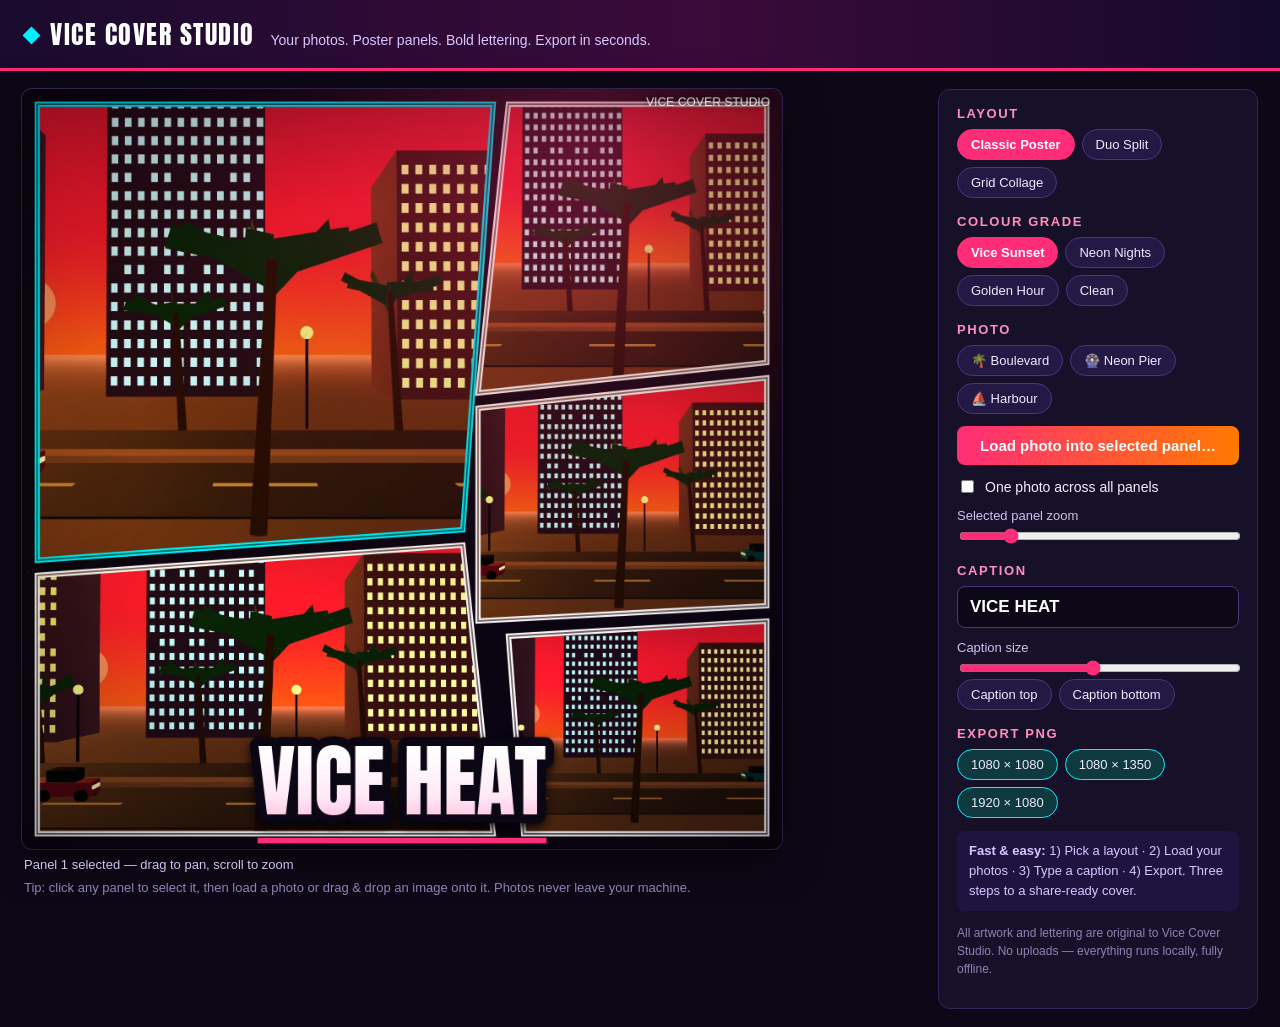
==== app/index.html @ 0c7605dd "Vice Cover Studio: GTA-style cover art maker with 3D-rendered sample scenes" ====
<!DOCTYPE html>
<html lang="en">
<head>
<meta charset="utf-8">
<meta name="viewport" content="width=device-width, initial-scale=1">
<title>Vice Cover Studio — GTA-Poster Cover Art Maker</title>
<link rel="stylesheet" href="style.css">
</head>
<body>
<header class="topbar">
  <div class="brand"><span class="brand-mark">◆</span> VICE COVER STUDIO</div>
  <div class="tagline">Your photos. Poster panels. Bold lettering. Export in seconds.</div>
</header>
<main class="layout">
  <section class="stage-wrap">
    <canvas id="stage" width="900" height="900"></canvas>
    <p id="selectedLabel" class="hint">Panel 1 selected — drag to pan, scroll to zoom</p>
    <p class="hint dim">Tip: click any panel to select it, then load a photo or drag &amp; drop an image onto it. Photos never leave your machine.</p>
  </section>
  <aside class="panel">
    <h2>Layout</h2>
    <div class="row">
      <button data-layout="classic" class="chip active">Classic Poster</button>
      <button data-layout="duo" class="chip">Duo Split</button>
      <button data-layout="grid" class="chip">Grid Collage</button>
    </div>
    <h2>Colour grade</h2>
    <div class="row">
      <button data-grade="sunset" class="chip active">Vice Sunset</button>
      <button data-grade="neon" class="chip">Neon Nights</button>
      <button data-grade="gold" class="chip">Golden Hour</button>
      <button data-grade="none" class="chip">Clean</button>
    </div>
    <h2>Photo</h2>
    <div class="row">
      <button data-sample="boulevard" class="chip">🌴 Boulevard</button>
      <button data-sample="pier" class="chip">🎡 Neon Pier</button>
      <button data-sample="harbor" class="chip">⛵ Harbour</button>
    </div>
    <button id="loadBtn" class="primary">Load photo into selected panel…</button>
    <input type="file" id="fileInput" accept="image/*" hidden>
    <label class="check"><input type="checkbox" id="onePhotoToggle"> One photo across all panels</label>
    <label class="slider-label">Selected panel zoom <input type="range" id="zoomSlider" min="60" max="300" value="100"></label>
    <h2>Caption</h2>
    <input type="text" id="captionInput" value="Vice Heat" maxlength="28" placeholder="Type your caption">
    <label class="slider-label">Caption size <input type="range" id="captionSize" min="55" max="150" value="100"></label>
    <div class="row">
      <button id="posTop" class="chip">Caption top</button>
      <button id="posBottom" class="chip">Caption bottom</button>
    </div>
    <h2>Export PNG</h2>
    <div class="row">
      <button data-export="1080x1080" class="chip export">1080 × 1080</button>
      <button data-export="1080x1350" class="chip export">1080 × 1350</button>
      <button data-export="1920x1080" class="chip export">1920 × 1080</button>
    </div>
    <p class="steps"><strong>Fast &amp; easy:</strong> 1) Pick a layout · 2) Load your photos · 3) Type a caption · 4) Export. Three steps to a share-ready cover.</p>
    <p class="fineprint">All artwork and lettering are original to Vice Cover Studio. No uploads — everything runs locally, fully offline.</p>
  </aside>
</main>
<script type="module" src="src/main.js"></script>
</body>
</html>
---- app/style.css ----
@font-face {
  font-family: "Cover Display";
  src: url("fonts/Anton-Regular.ttf") format("truetype");
  font-display: swap;
}
* { box-sizing: border-box; }
html, body { margin: 0; padding: 0; background: #0d0817; color: #f4eefc; font-family: "Segoe UI", Arial, sans-serif; }
.topbar { display: flex; align-items: baseline; gap: 16px; padding: 14px 22px; background: linear-gradient(90deg, #1a0b2e, #3b0a3a 55%, #140a2a); border-bottom: 3px solid #ff2d78; }
.brand { font-family: "Cover Display", "Arial Black", sans-serif; font-size: 26px; letter-spacing: 1.5px; color: #fff; }
.brand-mark { color: #00f0ff; }
.tagline { color: #d9c7ff; font-size: 14px; }
.layout { display: flex; gap: 18px; padding: 18px 22px; align-items: flex-start; }
.stage-wrap { flex: 1 1 auto; min-width: 320px; }
#stage { width: 100%; max-width: 760px; aspect-ratio: 1; background: #000; border-radius: 10px; box-shadow: 0 12px 40px rgba(0,0,0,.6), 0 0 0 1px #3a2a5a; cursor: grab; display: block; }
#stage:active { cursor: grabbing; }
.hint { color: #cfc2ee; font-size: 13px; margin: 8px 2px 0; }
.hint.dim { color: #8f83b3; }
.panel { width: 320px; flex: 0 0 320px; background: #171029; border: 1px solid #34265a; border-radius: 12px; padding: 16px 18px 18px; }
.panel h2 { font-size: 13px; text-transform: uppercase; letter-spacing: 1.6px; color: #ff8fc0; margin: 16px 0 8px; }
.panel h2:first-child { margin-top: 0; }
.row { display: flex; flex-wrap: wrap; gap: 7px; }
.chip { background: #241845; color: #efeaff; border: 1px solid #4a3680; border-radius: 999px; padding: 7px 13px; font-size: 13px; cursor: pointer; }
.chip:hover { border-color: #00f0ff; }
.chip.active { background: #ff2d78; border-color: #ff2d78; color: #fff; font-weight: 700; }
.chip.export { background: #0e3a3f; border-color: #00f0ff; }
.primary { display: block; width: 100%; margin-top: 12px; background: linear-gradient(90deg, #ff2d78, #ff7a00); color: #fff; border: none; border-radius: 8px; padding: 11px 14px; font-size: 15px; font-weight: 700; cursor: pointer; }
.check { display: flex; gap: 8px; align-items: center; margin-top: 12px; font-size: 14px; cursor: pointer; }
.slider-label { display: block; margin-top: 12px; font-size: 13px; color: #cfc2ee; }
.slider-label input[type="range"] { width: 100%; margin-top: 5px; accent-color: #ff2d78; }
#captionInput { width: 100%; padding: 10px 12px; font-size: 17px; font-weight: 700; border-radius: 8px; border: 1px solid #4a3680; background: #0d0817; color: #fff; text-transform: uppercase; }
.steps { font-size: 13px; line-height: 1.55; color: #d9c7ff; background: #1f1440; border-radius: 8px; padding: 10px 12px; }
.fineprint { font-size: 12px; color: #8f83b3; line-height: 1.5; }
/* Shot modes */
body.shot-cover { overflow: hidden; }
body.shot-cover .topbar, body.shot-cover .panel, body.shot-cover .hint { display: none !important; }
body.shot-cover .layout { padding: 0; gap: 0; }
body.shot-cover .stage-wrap { min-width: 0; }
body.shot-cover #stage { width: 100vw; height: 100vh; max-width: none; aspect-ratio: auto; border-radius: 0; box-shadow: none; }
body.shot-editor #stage { max-width: 680px; }
@media (max-width: 900px) { .layout { flex-direction: column; } .panel { width: 100%; flex: none; } }
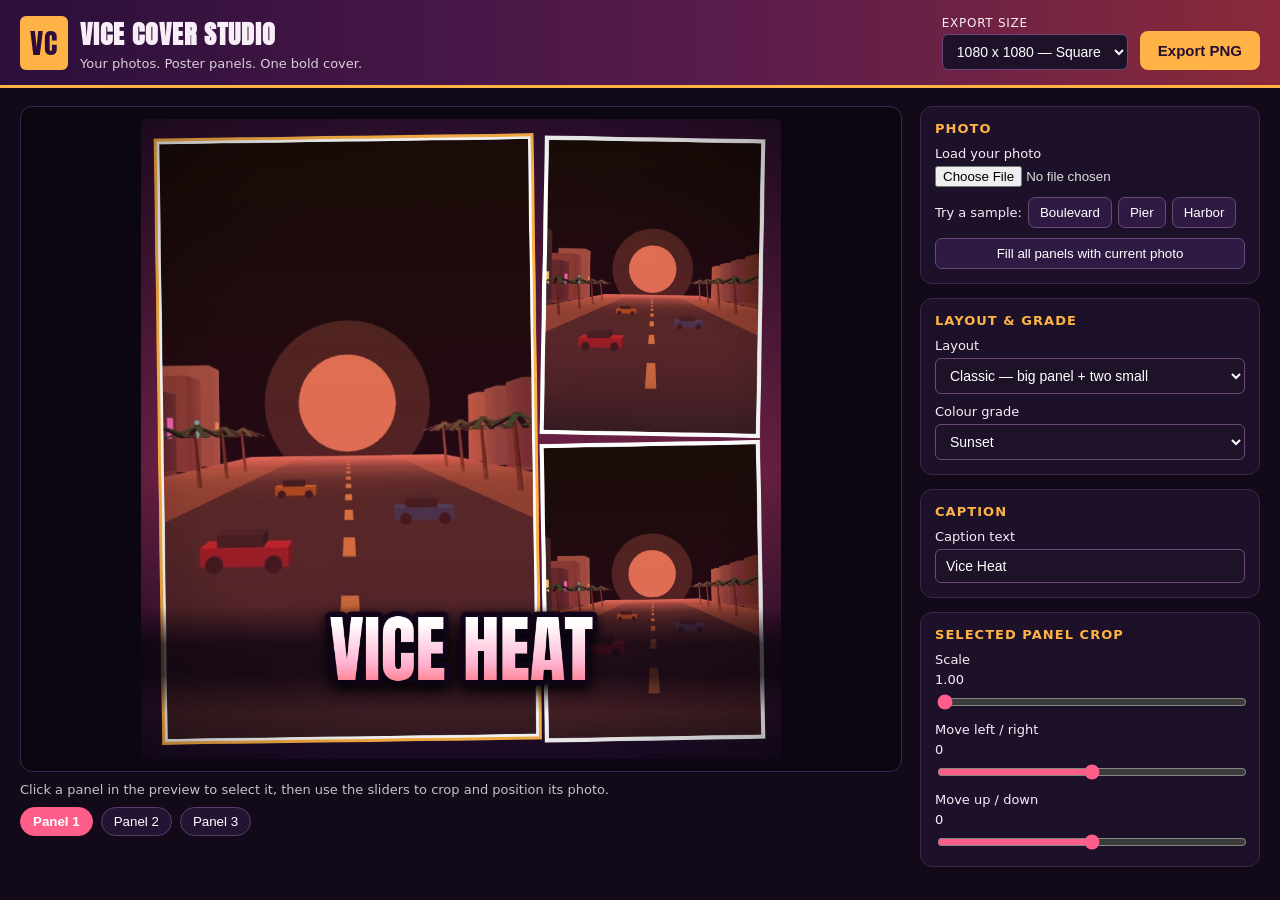
==== commit 0e992843: "Vice Cover Studio resubmit: rewrite all files and recapture screenshots inside one sealed recording" ====
--- a/app/index.html
+++ b/app/index.html
@@ -3,61 +3,98 @@
 <head>
 <meta charset="utf-8">
 <meta name="viewport" content="width=device-width, initial-scale=1">
-<title>Vice Cover Studio — GTA-Poster Cover Art Maker</title>
+<title>Vice Cover Studio</title>
 <link rel="stylesheet" href="style.css">
 </head>
 <body>
-<header class="topbar">
-  <div class="brand"><span class="brand-mark">◆</span> VICE COVER STUDIO</div>
-  <div class="tagline">Your photos. Poster panels. Bold lettering. Export in seconds.</div>
-</header>
-<main class="layout">
-  <section class="stage-wrap">
-    <canvas id="stage" width="900" height="900"></canvas>
-    <p id="selectedLabel" class="hint">Panel 1 selected — drag to pan, scroll to zoom</p>
-    <p class="hint dim">Tip: click any panel to select it, then load a photo or drag &amp; drop an image onto it. Photos never leave your machine.</p>
-  </section>
-  <aside class="panel">
-    <h2>Layout</h2>
-    <div class="row">
-      <button data-layout="classic" class="chip active">Classic Poster</button>
-      <button data-layout="duo" class="chip">Duo Split</button>
-      <button data-layout="grid" class="chip">Grid Collage</button>
+<div id="appRoot" class="app-root">
+  <header class="topbar">
+    <div class="brand">
+      <span class="brand-mark">VC</span>
+      <div>
+        <h1>Vice Cover Studio</h1>
+        <p>Your photos. Poster panels. One bold cover.</p>
+      </div>
     </div>
-    <h2>Colour grade</h2>
-    <div class="row">
-      <button data-grade="sunset" class="chip active">Vice Sunset</button>
-      <button data-grade="neon" class="chip">Neon Nights</button>
-      <button data-grade="gold" class="chip">Golden Hour</button>
-      <button data-grade="none" class="chip">Clean</button>
+    <div class="top-actions">
+      <label class="size-label">Export size
+        <select id="sizeSelect">
+          <option value="1080x1080">1080 x 1080 — Square</option>
+          <option value="1080x1350">1080 x 1350 — Portrait</option>
+          <option value="1920x1080">1920 x 1080 — Wide</option>
+        </select>
+      </label>
+      <button id="exportBtn" class="export-btn" type="button">Export PNG</button>
     </div>
-    <h2>Photo</h2>
-    <div class="row">
-      <button data-sample="boulevard" class="chip">🌴 Boulevard</button>
-      <button data-sample="pier" class="chip">🎡 Neon Pier</button>
-      <button data-sample="harbor" class="chip">⛵ Harbour</button>
-    </div>
-    <button id="loadBtn" class="primary">Load photo into selected panel…</button>
-    <input type="file" id="fileInput" accept="image/*" hidden>
-    <label class="check"><input type="checkbox" id="onePhotoToggle"> One photo across all panels</label>
-    <label class="slider-label">Selected panel zoom <input type="range" id="zoomSlider" min="60" max="300" value="100"></label>
-    <h2>Caption</h2>
-    <input type="text" id="captionInput" value="Vice Heat" maxlength="28" placeholder="Type your caption">
-    <label class="slider-label">Caption size <input type="range" id="captionSize" min="55" max="150" value="100"></label>
-    <div class="row">
-      <button id="posTop" class="chip">Caption top</button>
-      <button id="posBottom" class="chip">Caption bottom</button>
-    </div>
-    <h2>Export PNG</h2>
-    <div class="row">
-      <button data-export="1080x1080" class="chip export">1080 × 1080</button>
-      <button data-export="1080x1350" class="chip export">1080 × 1350</button>
-      <button data-export="1920x1080" class="chip export">1920 × 1080</button>
-    </div>
-    <p class="steps"><strong>Fast &amp; easy:</strong> 1) Pick a layout · 2) Load your photos · 3) Type a caption · 4) Export. Three steps to a share-ready cover.</p>
-    <p class="fineprint">All artwork and lettering are original to Vice Cover Studio. No uploads — everything runs locally, fully offline.</p>
-  </aside>
-</main>
+  </header>
+
+  <main class="workspace">
+    <section class="preview-pane">
+      <div class="canvas-wrap">
+        <canvas id="previewCanvas" width="1080" height="1080"></canvas>
+      </div>
+      <p class="hint">Click a panel in the preview to select it, then use the sliders to crop and position its photo.</p>
+      <div id="panelTabs" class="panel-tabs"></div>
+    </section>
+
+    <aside class="controls">
+      <div class="control-group">
+        <h2>Photo</h2>
+        <label class="file-label">Load your photo
+          <input id="photoInput" type="file" accept="image/*">
+        </label>
+        <div class="sample-row">
+          <span>Try a sample:</span>
+          <button type="button" class="sample-btn" data-sample="boulevard">Boulevard</button>
+          <button type="button" class="sample-btn" data-sample="pier">Pier</button>
+          <button type="button" class="sample-btn" data-sample="harbor">Harbor</button>
+        </div>
+        <button id="fillAllBtn" type="button" class="secondary-btn">Fill all panels with current photo</button>
+      </div>
+
+      <div class="control-group">
+        <h2>Layout &amp; grade</h2>
+        <label>Layout
+          <select id="layoutSelect">
+            <option value="classic">Classic — big panel + two small</option>
+            <option value="duo">Duo — two tall panels</option>
+            <option value="grid">Grid — 2 x 2 panels</option>
+          </select>
+        </label>
+        <label>Colour grade
+          <select id="gradeSelect">
+            <option value="sunset">Sunset</option>
+            <option value="neon">Neon</option>
+            <option value="gold">Golden hour</option>
+          </select>
+        </label>
+      </div>
+
+      <div class="control-group">
+        <h2>Caption</h2>
+        <label>Caption text
+          <input id="captionInput" type="text" value="Vice Heat" maxlength="28" placeholder="Type your caption">
+        </label>
+      </div>
+
+      <div class="control-group">
+        <h2>Selected panel crop</h2>
+        <label>Scale <span id="scaleVal">1.00</span>
+          <input id="scaleSlider" type="range" min="1" max="3" step="0.01" value="1">
+        </label>
+        <label>Move left / right <span id="offsetXVal">0</span>
+          <input id="offsetXSlider" type="range" min="-100" max="100" step="1" value="0">
+        </label>
+        <label>Move up / down <span id="offsetYVal">0</span>
+          <input id="offsetYSlider" type="range" min="-100" max="100" step="1" value="0">
+        </label>
+      </div>
+    </aside>
+  </main>
+</div>
+<div id="shotStage" class="shot-stage" hidden>
+  <canvas id="shotCanvas"></canvas>
+</div>
 <script type="module" src="src/main.js"></script>
 </body>
 </html>
--- a/app/style.css
+++ b/app/style.css
@@ -1,40 +1,47 @@
 @font-face {
-  font-family: "Cover Display";
-  src: url("fonts/Anton-Regular.ttf") format("truetype");
+  font-family: 'Anton';
+  src: url('fonts/Anton-Regular.ttf') format('truetype');
+  font-weight: 400;
+  font-style: normal;
   font-display: swap;
 }
 * { box-sizing: border-box; }
-html, body { margin: 0; padding: 0; background: #0d0817; color: #f4eefc; font-family: "Segoe UI", Arial, sans-serif; }
-.topbar { display: flex; align-items: baseline; gap: 16px; padding: 14px 22px; background: linear-gradient(90deg, #1a0b2e, #3b0a3a 55%, #140a2a); border-bottom: 3px solid #ff2d78; }
-.brand { font-family: "Cover Display", "Arial Black", sans-serif; font-size: 26px; letter-spacing: 1.5px; color: #fff; }
-.brand-mark { color: #00f0ff; }
-.tagline { color: #d9c7ff; font-size: 14px; }
-.layout { display: flex; gap: 18px; padding: 18px 22px; align-items: flex-start; }
-.stage-wrap { flex: 1 1 auto; min-width: 320px; }
-#stage { width: 100%; max-width: 760px; aspect-ratio: 1; background: #000; border-radius: 10px; box-shadow: 0 12px 40px rgba(0,0,0,.6), 0 0 0 1px #3a2a5a; cursor: grab; display: block; }
-#stage:active { cursor: grabbing; }
-.hint { color: #cfc2ee; font-size: 13px; margin: 8px 2px 0; }
-.hint.dim { color: #8f83b3; }
-.panel { width: 320px; flex: 0 0 320px; background: #171029; border: 1px solid #34265a; border-radius: 12px; padding: 16px 18px 18px; }
-.panel h2 { font-size: 13px; text-transform: uppercase; letter-spacing: 1.6px; color: #ff8fc0; margin: 16px 0 8px; }
-.panel h2:first-child { margin-top: 0; }
-.row { display: flex; flex-wrap: wrap; gap: 7px; }
-.chip { background: #241845; color: #efeaff; border: 1px solid #4a3680; border-radius: 999px; padding: 7px 13px; font-size: 13px; cursor: pointer; }
-.chip:hover { border-color: #00f0ff; }
-.chip.active { background: #ff2d78; border-color: #ff2d78; color: #fff; font-weight: 700; }
-.chip.export { background: #0e3a3f; border-color: #00f0ff; }
-.primary { display: block; width: 100%; margin-top: 12px; background: linear-gradient(90deg, #ff2d78, #ff7a00); color: #fff; border: none; border-radius: 8px; padding: 11px 14px; font-size: 15px; font-weight: 700; cursor: pointer; }
-.check { display: flex; gap: 8px; align-items: center; margin-top: 12px; font-size: 14px; cursor: pointer; }
-.slider-label { display: block; margin-top: 12px; font-size: 13px; color: #cfc2ee; }
-.slider-label input[type="range"] { width: 100%; margin-top: 5px; accent-color: #ff2d78; }
-#captionInput { width: 100%; padding: 10px 12px; font-size: 17px; font-weight: 700; border-radius: 8px; border: 1px solid #4a3680; background: #0d0817; color: #fff; text-transform: uppercase; }
-.steps { font-size: 13px; line-height: 1.55; color: #d9c7ff; background: #1f1440; border-radius: 8px; padding: 10px 12px; }
-.fineprint { font-size: 12px; color: #8f83b3; line-height: 1.5; }
-/* Shot modes */
-body.shot-cover { overflow: hidden; }
-body.shot-cover .topbar, body.shot-cover .panel, body.shot-cover .hint { display: none !important; }
-body.shot-cover .layout { padding: 0; gap: 0; }
-body.shot-cover .stage-wrap { min-width: 0; }
-body.shot-cover #stage { width: 100vw; height: 100vh; max-width: none; aspect-ratio: auto; border-radius: 0; box-shadow: none; }
-body.shot-editor #stage { max-width: 680px; }
-@media (max-width: 900px) { .layout { flex-direction: column; } .panel { width: 100%; flex: none; } }
+html, body { margin: 0; padding: 0; background: #120a18; color: #f7eef7; font-family: system-ui, -apple-system, Segoe UI, Roboto, sans-serif; }
+.app-root { min-height: 100vh; display: flex; flex-direction: column; }
+.topbar { display: flex; justify-content: space-between; align-items: center; gap: 16px; padding: 14px 20px; background: linear-gradient(90deg, #2b0f3a, #571b4d 55%, #8a2a3a); border-bottom: 3px solid #ffb347; }
+.brand { display: flex; align-items: center; gap: 12px; }
+.brand-mark { font-family: 'Anton', sans-serif; font-size: 28px; background: #ffb347; color: #2b0f3a; padding: 6px 10px; border-radius: 6px; letter-spacing: 1px; }
+.brand h1 { font-family: 'Anton', sans-serif; font-size: 26px; margin: 0; letter-spacing: 1px; text-transform: uppercase; }
+.brand p { margin: 2px 0 0; font-size: 13px; opacity: .85; }
+.top-actions { display: flex; align-items: end; gap: 12px; }
+.size-label { display: flex; flex-direction: column; gap: 4px; font-size: 12px; text-transform: uppercase; letter-spacing: .06em; }
+select, input[type="text"] { background: #1e1229; color: #fff; border: 1px solid #6b4a7a; border-radius: 6px; padding: 8px 10px; font-size: 14px; }
+.export-btn { background: #ffb347; color: #24102e; border: 0; border-radius: 8px; padding: 11px 18px; font-weight: 800; cursor: pointer; font-size: 15px; }
+.export-btn:hover { background: #ffc46b; }
+.workspace { display: grid; grid-template-columns: minmax(320px, 1fr) 340px; gap: 18px; padding: 18px 20px; align-items: start; }
+.preview-pane { display: flex; flex-direction: column; gap: 10px; }
+.canvas-wrap { background: #0b0610; border: 1px solid #3d254d; border-radius: 12px; padding: 12px; display: flex; justify-content: center; }
+#previewCanvas { width: min(100%, 640px); height: auto; aspect-ratio: 1; background: #000; border-radius: 4px; cursor: pointer; }
+.hint { font-size: 13px; opacity: .8; margin: 0; }
+.panel-tabs { display: flex; gap: 8px; flex-wrap: wrap; }
+.panel-tab { background: #241433; color: #fff; border: 1px solid #5a3d6e; border-radius: 999px; padding: 6px 12px; cursor: pointer; }
+.panel-tab.active { background: #ff5e8a; border-color: #ff5e8a; color: #fff; font-weight: 700; }
+.controls { display: flex; flex-direction: column; gap: 14px; }
+.control-group { background: #1c1128; border: 1px solid #3d254d; border-radius: 12px; padding: 14px; display: flex; flex-direction: column; gap: 10px; }
+.control-group h2 { margin: 0; font-size: 13px; text-transform: uppercase; letter-spacing: .08em; color: #ffb347; }
+.control-group label { display: flex; flex-direction: column; gap: 5px; font-size: 13px; }
+.file-label input[type="file"] { color: #ddd; }
+.sample-row { display: flex; align-items: center; gap: 6px; flex-wrap: wrap; font-size: 13px; }
+.sample-btn, .secondary-btn { background: #2e1a42; color: #fff; border: 1px solid #6b4a7a; border-radius: 7px; padding: 7px 11px; cursor: pointer; }
+.sample-btn:hover, .secondary-btn:hover { background: #3d2457; }
+input[type="range"] { width: 100%; accent-color: #ff5e8a; }
+/* Shot mode: the stage fills the whole viewport, no editor chrome. */
+body.shot-mode { overflow: hidden; background: #000; }
+body.shot-mode .app-root { display: none; }
+.shot-stage { position: fixed; inset: 0; background: #000; }
+.shot-stage[hidden] { display: none; }
+.shot-stage canvas { width: 100vw; height: 100vh; display: block; }
+body.shot-editor .shot-stage { display: none; }
+body.shot-editor .app-root { min-height: 100vh; }
+body.shot-editor #previewCanvas { width: min(100%, 760px); }
+@media (max-width: 860px) { .workspace { grid-template-columns: 1fr; } .topbar { flex-direction: column; align-items: flex-start; } }
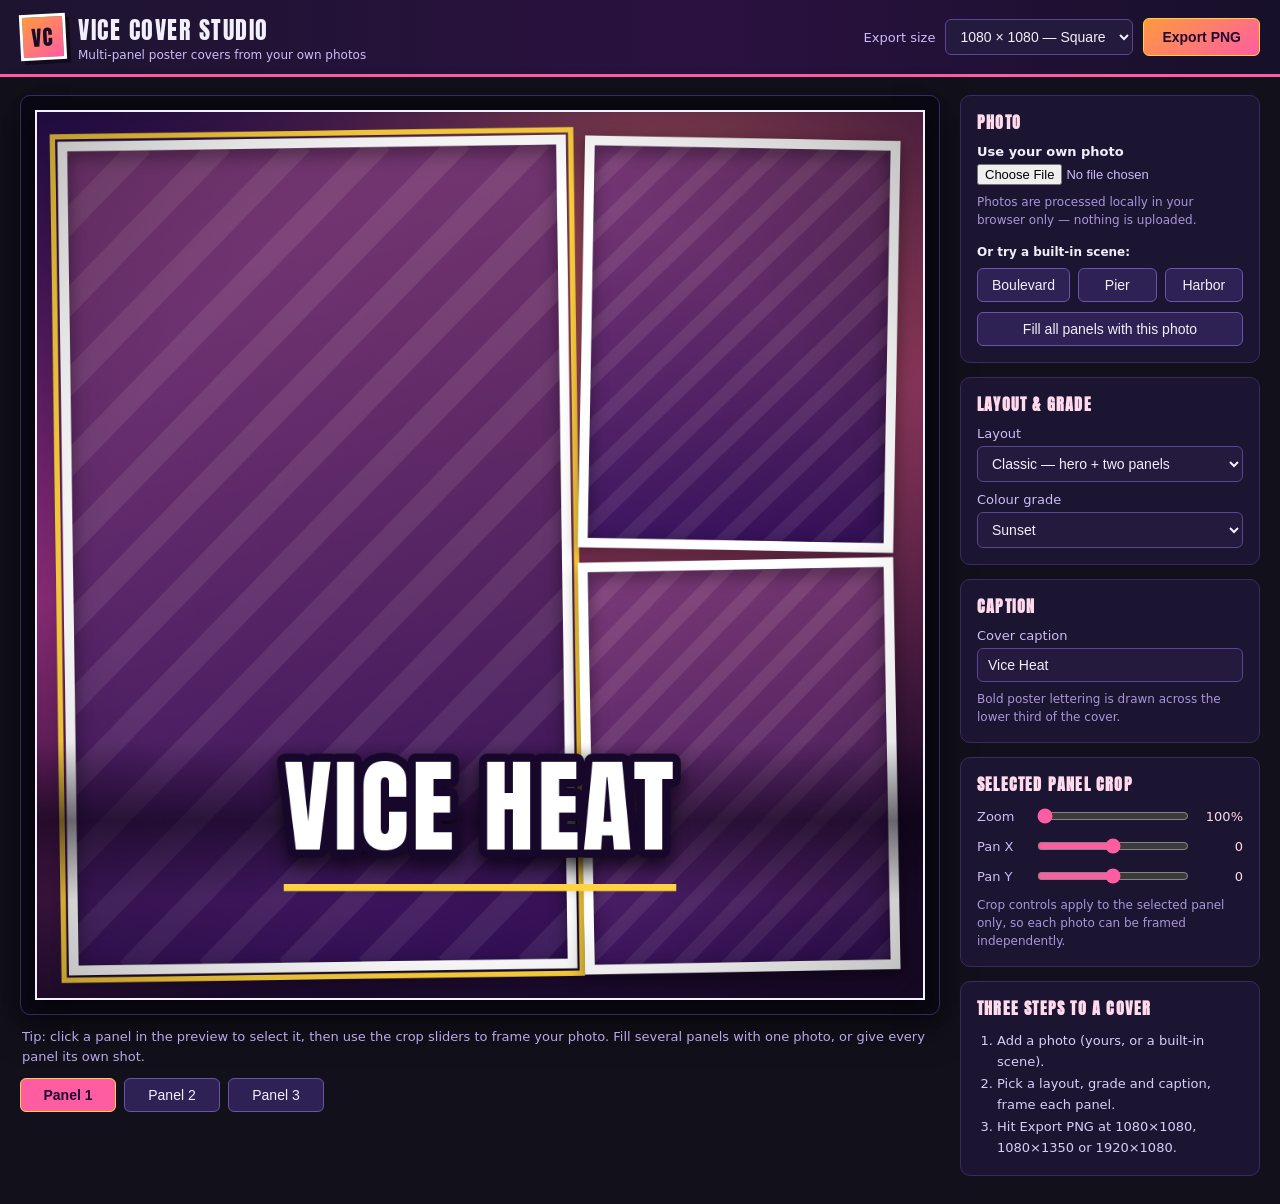
==== commit 23f96994: "Vice Cover Studio rebuild: all files rewritten in one sealed recording, samples and screenshots reca" ====
--- a/app/index.html
+++ b/app/index.html
@@ -7,94 +7,107 @@
 <link rel="stylesheet" href="style.css">
 </head>
 <body>
-<div id="appRoot" class="app-root">
-  <header class="topbar">
-    <div class="brand">
-      <span class="brand-mark">VC</span>
-      <div>
-        <h1>Vice Cover Studio</h1>
-        <p>Your photos. Poster panels. One bold cover.</p>
-      </div>
+<header class="topbar">
+  <div class="brand">
+    <span class="brand-mark">VC</span>
+    <span class="brand-text">
+      <span class="brand-name">Vice Cover Studio</span>
+      <span class="brand-sub">Multi-panel poster covers from your own photos</span>
+    </span>
+  </div>
+  <div class="topbar-actions">
+    <label class="size-label" for="size-select">Export size</label>
+    <select id="size-select">
+      <option value="1080x1080" selected>1080 × 1080 — Square</option>
+      <option value="1080x1350">1080 × 1350 — Portrait</option>
+      <option value="1920x1080">1920 × 1080 — Wide</option>
+    </select>
+    <button id="export-btn" type="button" class="primary">Export PNG</button>
+  </div>
+</header>
+
+<div class="layout">
+  <main class="preview-pane">
+    <div class="canvas-wrap">
+      <canvas id="preview" width="1080" height="1080"></canvas>
     </div>
-    <div class="top-actions">
-      <label class="size-label">Export size
-        <select id="sizeSelect">
-          <option value="1080x1080">1080 x 1080 — Square</option>
-          <option value="1080x1350">1080 x 1350 — Portrait</option>
-          <option value="1920x1080">1920 x 1080 — Wide</option>
-        </select>
-      </label>
-      <button id="exportBtn" class="export-btn" type="button">Export PNG</button>
-    </div>
-  </header>
+    <p class="hint">Tip: click a panel in the preview to select it, then use the crop sliders to frame your photo. Fill several panels with one photo, or give every panel its own shot.</p>
+    <div id="panel-tabs" class="panel-tabs" role="tablist" aria-label="Panels"></div>
+  </main>
 
-  <main class="workspace">
-    <section class="preview-pane">
-      <div class="canvas-wrap">
-        <canvas id="previewCanvas" width="1080" height="1080"></canvas>
-      </div>
-      <p class="hint">Click a panel in the preview to select it, then use the sliders to crop and position its photo.</p>
-      <div id="panelTabs" class="panel-tabs"></div>
-    </section>
-
-    <aside class="controls">
-      <div class="control-group">
-        <h2>Photo</h2>
-        <label class="file-label">Load your photo
-          <input id="photoInput" type="file" accept="image/*">
-        </label>
-        <div class="sample-row">
-          <span>Try a sample:</span>
+  <aside class="controls">
+    <section class="control-section">
+      <h2>Photo</h2>
+      <label class="file-label" for="photo-input">Use your own photo</label>
+      <input id="photo-input" type="file" accept="image/*">
+      <p class="small">Photos are processed locally in your browser only — nothing is uploaded.</p>
+      <div class="sample-row">
+        <span class="small strong">Or try a built-in scene:</span>
+        <div class="sample-buttons">
           <button type="button" class="sample-btn" data-sample="boulevard">Boulevard</button>
           <button type="button" class="sample-btn" data-sample="pier">Pier</button>
           <button type="button" class="sample-btn" data-sample="harbor">Harbor</button>
         </div>
-        <button id="fillAllBtn" type="button" class="secondary-btn">Fill all panels with current photo</button>
       </div>
+      <button id="fill-all" type="button" class="wide">Fill all panels with this photo</button>
+    </section>
 
-      <div class="control-group">
-        <h2>Layout &amp; grade</h2>
-        <label>Layout
-          <select id="layoutSelect">
-            <option value="classic">Classic — big panel + two small</option>
-            <option value="duo">Duo — two tall panels</option>
-            <option value="grid">Grid — 2 x 2 panels</option>
-          </select>
-        </label>
-        <label>Colour grade
-          <select id="gradeSelect">
-            <option value="sunset">Sunset</option>
-            <option value="neon">Neon</option>
-            <option value="gold">Golden hour</option>
-          </select>
-        </label>
+    <section class="control-section">
+      <h2>Layout &amp; grade</h2>
+      <label class="field-label" for="layout-select">Layout</label>
+      <select id="layout-select">
+        <option value="classic" selected>Classic — hero + two panels</option>
+        <option value="duo">Duo — two tall panels</option>
+        <option value="grid">Grid — four panels</option>
+      </select>
+      <label class="field-label" for="grade-select">Colour grade</label>
+      <select id="grade-select">
+        <option value="sunset" selected>Sunset</option>
+        <option value="neon">Neon night</option>
+        <option value="gold">Golden hour</option>
+      </select>
+    </section>
+
+    <section class="control-section">
+      <h2>Caption</h2>
+      <label class="field-label" for="caption-input">Cover caption</label>
+      <input id="caption-input" type="text" maxlength="28" value="Vice Heat" autocomplete="off">
+      <p class="small">Bold poster lettering is drawn across the lower third of the cover.</p>
+    </section>
+
+    <section class="control-section">
+      <h2>Selected panel crop</h2>
+      <div class="range-row">
+        <label for="scale-range">Zoom</label>
+        <input id="scale-range" type="range" min="100" max="300" value="100" step="1">
+        <span id="scale-value" class="range-value">100%</span>
       </div>
+      <div class="range-row">
+        <label for="offsetx-range">Pan X</label>
+        <input id="offsetx-range" type="range" min="-100" max="100" value="0" step="1">
+        <span id="offsetx-value" class="range-value">0</span>
+      </div>
+      <div class="range-row">
+        <label for="offsety-range">Pan Y</label>
+        <input id="offsety-range" type="range" min="-100" max="100" value="0" step="1">
+        <span id="offsety-value" class="range-value">0</span>
+      </div>
+      <p class="small">Crop controls apply to the selected panel only, so each photo can be framed independently.</p>
+    </section>
 
-      <div class="control-group">
-        <h2>Caption</h2>
-        <label>Caption text
-          <input id="captionInput" type="text" value="Vice Heat" maxlength="28" placeholder="Type your caption">
-        </label>
-      </div>
+    <section class="control-section steps">
+      <h2>Three steps to a cover</h2>
+      <ol>
+        <li>Add a photo (yours, or a built-in scene).</li>
+        <li>Pick a layout, grade and caption, frame each panel.</li>
+        <li>Hit Export PNG at 1080×1080, 1080×1350 or 1920×1080.</li>
+      </ol>
+    </section>
+  </aside>
+</div>
 
-      <div class="control-group">
-        <h2>Selected panel crop</h2>
-        <label>Scale <span id="scaleVal">1.00</span>
-          <input id="scaleSlider" type="range" min="1" max="3" step="0.01" value="1">
-        </label>
-        <label>Move left / right <span id="offsetXVal">0</span>
-          <input id="offsetXSlider" type="range" min="-100" max="100" step="1" value="0">
-        </label>
-        <label>Move up / down <span id="offsetYVal">0</span>
-          <input id="offsetYSlider" type="range" min="-100" max="100" step="1" value="0">
-        </label>
-      </div>
-    </aside>
-  </main>
-</div>
-<div id="shotStage" class="shot-stage" hidden>
-  <canvas id="shotCanvas"></canvas>
-</div>
+<div id="shotStage" hidden><canvas id="shotCanvas"></canvas></div>
+
 <script type="module" src="src/main.js"></script>
 </body>
 </html>
--- a/app/style.css
+++ b/app/style.css
@@ -5,43 +5,151 @@
   font-style: normal;
   font-display: swap;
 }
+
 * { box-sizing: border-box; }
-html, body { margin: 0; padding: 0; background: #120a18; color: #f7eef7; font-family: system-ui, -apple-system, Segoe UI, Roboto, sans-serif; }
-.app-root { min-height: 100vh; display: flex; flex-direction: column; }
-.topbar { display: flex; justify-content: space-between; align-items: center; gap: 16px; padding: 14px 20px; background: linear-gradient(90deg, #2b0f3a, #571b4d 55%, #8a2a3a); border-bottom: 3px solid #ffb347; }
+
+html, body {
+  margin: 0;
+  padding: 0;
+  background: #12101a;
+  color: #f2eefc;
+  font-family: 'Segoe UI', system-ui, -apple-system, Arial, sans-serif;
+}
+
+body.shot-cover { background: #000; overflow: hidden; }
+body.shot-cover .topbar,
+body.shot-cover .layout { display: none !important; }
+
+#shotStage { position: fixed; inset: 0; background: #000; }
+#shotStage canvas { display: block; width: 100vw; height: 100vh; }
+
+.topbar {
+  display: flex;
+  align-items: center;
+  justify-content: space-between;
+  gap: 16px;
+  flex-wrap: wrap;
+  padding: 12px 20px;
+  background: linear-gradient(90deg, #1d1430, #2b1140 55%, #17102a);
+  border-bottom: 3px solid #ff5da2;
+}
+
 .brand { display: flex; align-items: center; gap: 12px; }
-.brand-mark { font-family: 'Anton', sans-serif; font-size: 28px; background: #ffb347; color: #2b0f3a; padding: 6px 10px; border-radius: 6px; letter-spacing: 1px; }
-.brand h1 { font-family: 'Anton', sans-serif; font-size: 26px; margin: 0; letter-spacing: 1px; text-transform: uppercase; }
-.brand p { margin: 2px 0 0; font-size: 13px; opacity: .85; }
-.top-actions { display: flex; align-items: end; gap: 12px; }
-.size-label { display: flex; flex-direction: column; gap: 4px; font-size: 12px; text-transform: uppercase; letter-spacing: .06em; }
-select, input[type="text"] { background: #1e1229; color: #fff; border: 1px solid #6b4a7a; border-radius: 6px; padding: 8px 10px; font-size: 14px; }
-.export-btn { background: #ffb347; color: #24102e; border: 0; border-radius: 8px; padding: 11px 18px; font-weight: 800; cursor: pointer; font-size: 15px; }
-.export-btn:hover { background: #ffc46b; }
-.workspace { display: grid; grid-template-columns: minmax(320px, 1fr) 340px; gap: 18px; padding: 18px 20px; align-items: start; }
-.preview-pane { display: flex; flex-direction: column; gap: 10px; }
-.canvas-wrap { background: #0b0610; border: 1px solid #3d254d; border-radius: 12px; padding: 12px; display: flex; justify-content: center; }
-#previewCanvas { width: min(100%, 640px); height: auto; aspect-ratio: 1; background: #000; border-radius: 4px; cursor: pointer; }
-.hint { font-size: 13px; opacity: .8; margin: 0; }
+.brand-mark {
+  display: inline-flex;
+  align-items: center;
+  justify-content: center;
+  width: 46px; height: 46px;
+  background: linear-gradient(145deg, #ff9a3d, #ff5da2);
+  color: #1a0b26;
+  font-family: 'Anton', Impact, sans-serif;
+  font-size: 21px;
+  letter-spacing: 1px;
+  border: 3px solid #fff;
+  box-shadow: 4px 4px 0 rgba(0,0,0,.45);
+  transform: rotate(-3deg);
+}
+.brand-text { display: flex; flex-direction: column; }
+.brand-name { font-family: 'Anton', Impact, sans-serif; font-size: 24px; letter-spacing: 1.5px; text-transform: uppercase; }
+.brand-sub { font-size: 12px; color: #cdbcf5; }
+
+.topbar-actions { display: flex; align-items: center; gap: 10px; flex-wrap: wrap; }
+.size-label { font-size: 13px; color: #cdbcf5; }
+
+select, input[type="text"] {
+  background: #241a3d;
+  color: #f2eefc;
+  border: 1px solid #5a4494;
+  border-radius: 6px;
+  padding: 8px 10px;
+  font-size: 14px;
+}
+
+button {
+  background: #2e2154;
+  color: #f2eefc;
+  border: 1px solid #6a53ab;
+  border-radius: 6px;
+  padding: 8px 14px;
+  font-size: 14px;
+  cursor: pointer;
+}
+button:hover { background: #3a2a6b; }
+button.primary {
+  background: linear-gradient(145deg, #ff9a3d, #ff5da2);
+  border-color: #ffd23f;
+  color: #22092f;
+  font-weight: 700;
+  padding: 10px 18px;
+}
+button.primary:hover { filter: brightness(1.08); }
+button.wide { width: 100%; margin-top: 10px; }
+button.active-tab { background: #ff5da2; border-color: #ffd23f; color: #22092f; font-weight: 700; }
+
+.layout {
+  display: flex;
+  gap: 20px;
+  align-items: flex-start;
+  padding: 18px 20px 28px;
+  max-width: 1440px;
+  margin: 0 auto;
+}
+
+.preview-pane { flex: 1 1 auto; min-width: 320px; }
+.canvas-wrap {
+  background: #0a0812;
+  border: 1px solid #3a2c63;
+  border-radius: 10px;
+  padding: 14px;
+  box-shadow: 0 12px 34px rgba(0,0,0,.5);
+}
+#preview {
+  display: block;
+  width: 100%;
+  height: auto;
+  border: 2px solid #f5f0ff;
+  box-shadow: 0 6px 22px rgba(0,0,0,.55);
+  background: #1a1030;
+  cursor: pointer;
+}
+.hint { color: #b9a8e8; font-size: 13px; line-height: 1.5; margin: 12px 2px; }
+
 .panel-tabs { display: flex; gap: 8px; flex-wrap: wrap; }
-.panel-tab { background: #241433; color: #fff; border: 1px solid #5a3d6e; border-radius: 999px; padding: 6px 12px; cursor: pointer; }
-.panel-tab.active { background: #ff5e8a; border-color: #ff5e8a; color: #fff; font-weight: 700; }
-.controls { display: flex; flex-direction: column; gap: 14px; }
-.control-group { background: #1c1128; border: 1px solid #3d254d; border-radius: 12px; padding: 14px; display: flex; flex-direction: column; gap: 10px; }
-.control-group h2 { margin: 0; font-size: 13px; text-transform: uppercase; letter-spacing: .08em; color: #ffb347; }
-.control-group label { display: flex; flex-direction: column; gap: 5px; font-size: 13px; }
-.file-label input[type="file"] { color: #ddd; }
-.sample-row { display: flex; align-items: center; gap: 6px; flex-wrap: wrap; font-size: 13px; }
-.sample-btn, .secondary-btn { background: #2e1a42; color: #fff; border: 1px solid #6b4a7a; border-radius: 7px; padding: 7px 11px; cursor: pointer; }
-.sample-btn:hover, .secondary-btn:hover { background: #3d2457; }
-input[type="range"] { width: 100%; accent-color: #ff5e8a; }
-/* Shot mode: the stage fills the whole viewport, no editor chrome. */
-body.shot-mode { overflow: hidden; background: #000; }
-body.shot-mode .app-root { display: none; }
-.shot-stage { position: fixed; inset: 0; background: #000; }
-.shot-stage[hidden] { display: none; }
-.shot-stage canvas { width: 100vw; height: 100vh; display: block; }
-body.shot-editor .shot-stage { display: none; }
-body.shot-editor .app-root { min-height: 100vh; }
-body.shot-editor #previewCanvas { width: min(100%, 760px); }
-@media (max-width: 860px) { .workspace { grid-template-columns: 1fr; } .topbar { flex-direction: column; align-items: flex-start; } }
+.panel-tabs button { min-width: 96px; }
+
+.controls { flex: 0 0 300px; width: 300px; display: flex; flex-direction: column; gap: 14px; }
+.control-section {
+  background: #1b1531;
+  border: 1px solid #382a63;
+  border-radius: 10px;
+  padding: 14px 16px 16px;
+}
+.control-section h2 {
+  margin: 0 0 10px;
+  font-family: 'Anton', Impact, sans-serif;
+  font-size: 16px;
+  letter-spacing: 1.2px;
+  text-transform: uppercase;
+  color: #ffd9ec;
+}
+.field-label, .file-label { display: block; font-size: 13px; color: #cdbcf5; margin: 10px 0 5px; }
+.file-label { margin-top: 0; font-weight: 600; color: #f2eefc; }
+.control-section select, .control-section input[type="text"] { width: 100%; }
+input[type="file"] { width: 100%; color: #cdbcf5; font-size: 13px; }
+.small { font-size: 12px; color: #a995d9; line-height: 1.5; margin: 8px 0 0; }
+.small.strong { color: #f2eefc; font-weight: 600; }
+.sample-row { margin-top: 12px; }
+.sample-buttons { display: flex; gap: 8px; margin-top: 7px; }
+.sample-buttons button { flex: 1; }
+
+.range-row { display: flex; align-items: center; gap: 10px; margin: 10px 0; }
+.range-row label { flex: 0 0 48px; font-size: 13px; color: #cdbcf5; }
+.range-row input[type="range"] { flex: 1; accent-color: #ff5da2; }
+.range-value { flex: 0 0 42px; text-align: right; font-size: 13px; color: #ffd9ec; font-variant-numeric: tabular-nums; }
+
+.steps ol { margin: 0; padding-left: 20px; color: #d9cdf7; font-size: 13px; line-height: 1.65; }
+
+@media (max-width: 860px) {
+  .layout { flex-direction: column; }
+  .controls { flex: 1 1 auto; width: 100%; }
+}
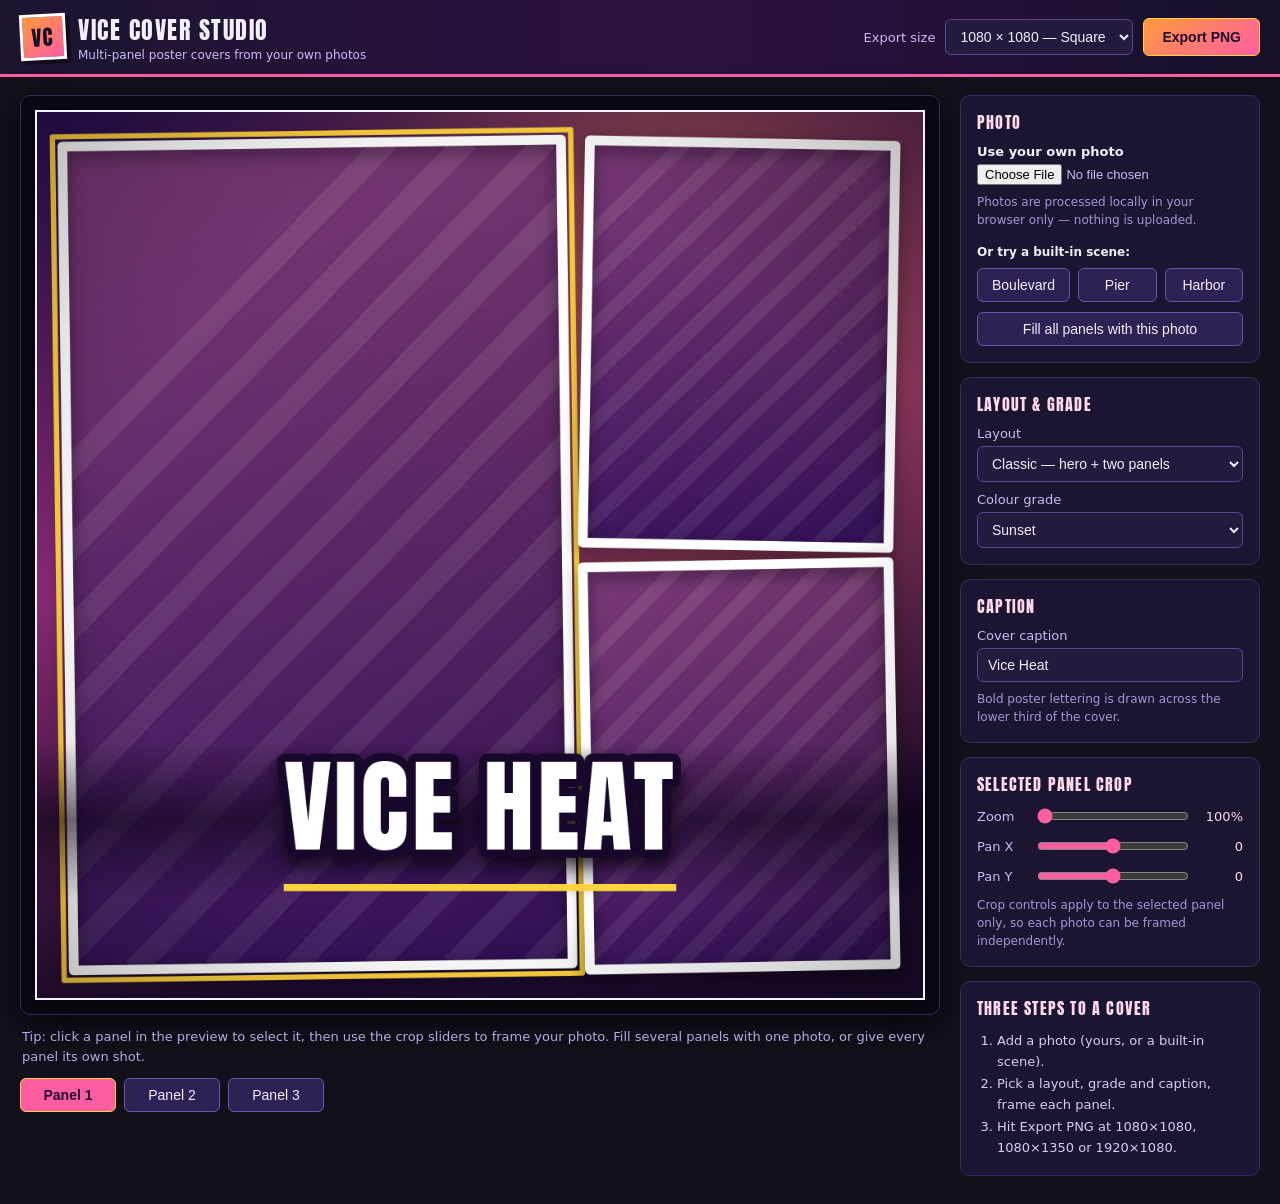
==== commit 25daf659: "Vice Cover Studio retry rebuild: every counted file authored in one sealed recording from a function" ====
--- a/app/index.html
+++ b/app/index.html
@@ -22,10 +22,9 @@
       <option value="1080x1350">1080 × 1350 — Portrait</option>
       <option value="1920x1080">1920 × 1080 — Wide</option>
     </select>
-    <button id="export-btn" type="button" class="primary">Export PNG</button>
+    <button id="export-btn" class="primary" type="button">Export PNG</button>
   </div>
 </header>
-
 <div class="layout">
   <main class="preview-pane">
     <div class="canvas-wrap">
@@ -34,7 +33,6 @@
     <p class="hint">Tip: click a panel in the preview to select it, then use the crop sliders to frame your photo. Fill several panels with one photo, or give every panel its own shot.</p>
     <div id="panel-tabs" class="panel-tabs" role="tablist" aria-label="Panels"></div>
   </main>
-
   <aside class="controls">
     <section class="control-section">
       <h2>Photo</h2>
@@ -44,14 +42,13 @@
       <div class="sample-row">
         <span class="small strong">Or try a built-in scene:</span>
         <div class="sample-buttons">
-          <button type="button" class="sample-btn" data-sample="boulevard">Boulevard</button>
-          <button type="button" class="sample-btn" data-sample="pier">Pier</button>
-          <button type="button" class="sample-btn" data-sample="harbor">Harbor</button>
+          <button class="sample-btn" type="button" data-sample="boulevard">Boulevard</button>
+          <button class="sample-btn" type="button" data-sample="pier">Pier</button>
+          <button class="sample-btn" type="button" data-sample="harbor">Harbor</button>
         </div>
       </div>
-      <button id="fill-all" type="button" class="wide">Fill all panels with this photo</button>
+      <button id="fill-all" class="wide" type="button">Fill all panels with this photo</button>
     </section>
-
     <section class="control-section">
       <h2>Layout &amp; grade</h2>
       <label class="field-label" for="layout-select">Layout</label>
@@ -67,34 +64,31 @@
         <option value="gold">Golden hour</option>
       </select>
     </section>
-
     <section class="control-section">
       <h2>Caption</h2>
       <label class="field-label" for="caption-input">Cover caption</label>
       <input id="caption-input" type="text" maxlength="28" value="Vice Heat" autocomplete="off">
       <p class="small">Bold poster lettering is drawn across the lower third of the cover.</p>
     </section>
-
     <section class="control-section">
       <h2>Selected panel crop</h2>
       <div class="range-row">
         <label for="scale-range">Zoom</label>
-        <input id="scale-range" type="range" min="100" max="300" value="100" step="1">
+        <input id="scale-range" type="range" min="100" max="300" step="1" value="100">
         <span id="scale-value" class="range-value">100%</span>
       </div>
       <div class="range-row">
         <label for="offsetx-range">Pan X</label>
-        <input id="offsetx-range" type="range" min="-100" max="100" value="0" step="1">
+        <input id="offsetx-range" type="range" min="-100" max="100" step="1" value="0">
         <span id="offsetx-value" class="range-value">0</span>
       </div>
       <div class="range-row">
         <label for="offsety-range">Pan Y</label>
-        <input id="offsety-range" type="range" min="-100" max="100" value="0" step="1">
+        <input id="offsety-range" type="range" min="-100" max="100" step="1" value="0">
         <span id="offsety-value" class="range-value">0</span>
       </div>
       <p class="small">Crop controls apply to the selected panel only, so each photo can be framed independently.</p>
     </section>
-
     <section class="control-section steps">
       <h2>Three steps to a cover</h2>
       <ol>
@@ -105,9 +99,9 @@
     </section>
   </aside>
 </div>
-
-<div id="shotStage" hidden><canvas id="shotCanvas"></canvas></div>
-
+<div id="shotStage" hidden>
+  <canvas id="shotCanvas"></canvas>
+</div>
 <script type="module" src="src/main.js"></script>
 </body>
 </html>
--- a/app/style.css
+++ b/app/style.css
@@ -6,22 +6,38 @@
   font-display: swap;
 }
 
-* { box-sizing: border-box; }
-
-html, body {
+* {
+  box-sizing: border-box;
+}
+
+body {
   margin: 0;
-  padding: 0;
   background: #12101a;
   color: #f2eefc;
   font-family: 'Segoe UI', system-ui, -apple-system, Arial, sans-serif;
 }
 
-body.shot-cover { background: #000; overflow: hidden; }
+body.shot-cover {
+  background: #000;
+  overflow: hidden;
+}
+
 body.shot-cover .topbar,
-body.shot-cover .layout { display: none !important; }
-
-#shotStage { position: fixed; inset: 0; background: #000; }
-#shotStage canvas { display: block; width: 100vw; height: 100vh; }
+body.shot-cover .layout {
+  display: none !important;
+}
+
+#shotStage {
+  position: fixed;
+  inset: 0;
+  background: #000;
+}
+
+#shotStage canvas {
+  display: block;
+  width: 100vw;
+  height: 100vh;
+}
 
 .topbar {
   display: flex;
@@ -30,33 +46,63 @@
   gap: 16px;
   flex-wrap: wrap;
   padding: 12px 20px;
-  background: linear-gradient(90deg, #1d1430, #2b1140 55%, #17102a);
+  background: linear-gradient(90deg, #1d1430 0%, #2b1140 55%, #17102a 100%);
   border-bottom: 3px solid #ff5da2;
 }
 
-.brand { display: flex; align-items: center; gap: 12px; }
+.brand {
+  display: flex;
+  align-items: center;
+  gap: 12px;
+}
+
 .brand-mark {
   display: inline-flex;
   align-items: center;
   justify-content: center;
-  width: 46px; height: 46px;
+  width: 46px;
+  height: 46px;
   background: linear-gradient(145deg, #ff9a3d, #ff5da2);
   color: #1a0b26;
   font-family: 'Anton', Impact, sans-serif;
   font-size: 21px;
   letter-spacing: 1px;
   border: 3px solid #fff;
-  box-shadow: 4px 4px 0 rgba(0,0,0,.45);
+  box-shadow: 4px 4px 0 rgba(0, 0, 0, 0.45);
   transform: rotate(-3deg);
 }
-.brand-text { display: flex; flex-direction: column; }
-.brand-name { font-family: 'Anton', Impact, sans-serif; font-size: 24px; letter-spacing: 1.5px; text-transform: uppercase; }
-.brand-sub { font-size: 12px; color: #cdbcf5; }
-
-.topbar-actions { display: flex; align-items: center; gap: 10px; flex-wrap: wrap; }
-.size-label { font-size: 13px; color: #cdbcf5; }
-
-select, input[type="text"] {
+
+.brand-text {
+  display: flex;
+  flex-direction: column;
+}
+
+.brand-name {
+  font-family: 'Anton', Impact, sans-serif;
+  font-size: 24px;
+  letter-spacing: 1.5px;
+  text-transform: uppercase;
+}
+
+.brand-sub {
+  font-size: 12px;
+  color: #cdbcf5;
+}
+
+.topbar-actions {
+  display: flex;
+  align-items: center;
+  gap: 10px;
+  flex-wrap: wrap;
+}
+
+.size-label {
+  font-size: 13px;
+  color: #cdbcf5;
+}
+
+select,
+input[type="text"] {
   background: #241a3d;
   color: #f2eefc;
   border: 1px solid #5a4494;
@@ -74,7 +120,11 @@
   font-size: 14px;
   cursor: pointer;
 }
-button:hover { background: #3a2a6b; }
+
+button:hover {
+  background: #3a2a6b;
+}
+
 button.primary {
   background: linear-gradient(145deg, #ff9a3d, #ff5da2);
   border-color: #ffd23f;
@@ -82,9 +132,23 @@
   font-weight: 700;
   padding: 10px 18px;
 }
-button.primary:hover { filter: brightness(1.08); }
-button.wide { width: 100%; margin-top: 10px; }
-button.active-tab { background: #ff5da2; border-color: #ffd23f; color: #22092f; font-weight: 700; }
+
+button.primary:hover {
+  filter: brightness(1.08);
+  background: linear-gradient(145deg, #ff9a3d, #ff5da2);
+}
+
+button.wide {
+  width: 100%;
+  margin-top: 10px;
+}
+
+button.active-tab {
+  background: #ff5da2;
+  border-color: #ffd23f;
+  color: #22092f;
+  font-weight: 700;
+}
 
 .layout {
   display: flex;
@@ -95,35 +159,61 @@
   margin: 0 auto;
 }
 
-.preview-pane { flex: 1 1 auto; min-width: 320px; }
+.preview-pane {
+  flex: 1 1 auto;
+  min-width: 320px;
+}
+
 .canvas-wrap {
   background: #0a0812;
   border: 1px solid #3a2c63;
   border-radius: 10px;
   padding: 14px;
-  box-shadow: 0 12px 34px rgba(0,0,0,.5);
-}
+  box-shadow: 0 12px 34px rgba(0, 0, 0, 0.5);
+}
+
 #preview {
   display: block;
   width: 100%;
   height: auto;
   border: 2px solid #f5f0ff;
-  box-shadow: 0 6px 22px rgba(0,0,0,.55);
+  box-shadow: 0 8px 24px rgba(0, 0, 0, 0.5);
   background: #1a1030;
   cursor: pointer;
 }
-.hint { color: #b9a8e8; font-size: 13px; line-height: 1.5; margin: 12px 2px; }
-
-.panel-tabs { display: flex; gap: 8px; flex-wrap: wrap; }
-.panel-tabs button { min-width: 96px; }
-
-.controls { flex: 0 0 300px; width: 300px; display: flex; flex-direction: column; gap: 14px; }
+
+.hint {
+  color: #b9a8e8;
+  font-size: 13px;
+  line-height: 1.5;
+  margin: 12px 2px;
+}
+
+.panel-tabs {
+  display: flex;
+  gap: 8px;
+  flex-wrap: wrap;
+}
+
+.panel-tabs button {
+  min-width: 96px;
+}
+
+.controls {
+  flex: 0 0 300px;
+  width: 300px;
+  display: flex;
+  flex-direction: column;
+  gap: 14px;
+}
+
 .control-section {
   background: #1b1531;
   border: 1px solid #382a63;
   border-radius: 10px;
   padding: 14px 16px 16px;
 }
+
 .control-section h2 {
   margin: 0 0 10px;
   font-family: 'Anton', Impact, sans-serif;
@@ -131,25 +221,101 @@
   letter-spacing: 1.2px;
   text-transform: uppercase;
   color: #ffd9ec;
-}
-.field-label, .file-label { display: block; font-size: 13px; color: #cdbcf5; margin: 10px 0 5px; }
-.file-label { margin-top: 0; font-weight: 600; color: #f2eefc; }
-.control-section select, .control-section input[type="text"] { width: 100%; }
-input[type="file"] { width: 100%; color: #cdbcf5; font-size: 13px; }
-.small { font-size: 12px; color: #a995d9; line-height: 1.5; margin: 8px 0 0; }
-.small.strong { color: #f2eefc; font-weight: 600; }
-.sample-row { margin-top: 12px; }
-.sample-buttons { display: flex; gap: 8px; margin-top: 7px; }
-.sample-buttons button { flex: 1; }
-
-.range-row { display: flex; align-items: center; gap: 10px; margin: 10px 0; }
-.range-row label { flex: 0 0 48px; font-size: 13px; color: #cdbcf5; }
-.range-row input[type="range"] { flex: 1; accent-color: #ff5da2; }
-.range-value { flex: 0 0 42px; text-align: right; font-size: 13px; color: #ffd9ec; font-variant-numeric: tabular-nums; }
-
-.steps ol { margin: 0; padding-left: 20px; color: #d9cdf7; font-size: 13px; line-height: 1.65; }
+  font-weight: 400;
+}
+
+.field-label,
+.file-label {
+  display: block;
+  font-size: 13px;
+  color: #cdbcf5;
+  margin: 10px 0 5px;
+}
+
+.file-label {
+  margin-top: 0;
+  font-weight: 600;
+  color: #f2eefc;
+}
+
+.control-section select,
+.control-section input[type="text"] {
+  width: 100%;
+}
+
+input[type="file"] {
+  width: 100%;
+  color: #cdbcf5;
+  font-size: 13px;
+}
+
+.small {
+  font-size: 12px;
+  color: #a995d9;
+  line-height: 1.5;
+  margin: 8px 0 0;
+}
+
+.small.strong {
+  color: #f2eefc;
+  font-weight: 600;
+}
+
+.sample-row {
+  margin-top: 12px;
+}
+
+.sample-buttons {
+  display: flex;
+  gap: 8px;
+  margin-top: 7px;
+}
+
+.sample-buttons button {
+  flex: 1;
+}
+
+.range-row {
+  display: flex;
+  align-items: center;
+  gap: 10px;
+  margin: 10px 0;
+}
+
+.range-row label {
+  flex: 0 0 48px;
+  font-size: 13px;
+  color: #cdbcf5;
+}
+
+.range-row input[type="range"] {
+  flex: 1;
+  accent-color: #ff5da2;
+}
+
+.range-value {
+  flex: 0 0 42px;
+  text-align: right;
+  font-size: 13px;
+  color: #ffd9ec;
+  font-variant-numeric: tabular-nums;
+}
+
+.steps ol {
+  margin: 0;
+  padding-left: 20px;
+  color: #d9cdf7;
+  font-size: 13px;
+  line-height: 1.65;
+}
 
 @media (max-width: 860px) {
-  .layout { flex-direction: column; }
-  .controls { flex: 1 1 auto; width: 100%; }
-}
+  .layout {
+    flex-direction: column;
+  }
+
+  .controls {
+    flex: 1 1 auto;
+    width: 100%;
+  }
+}
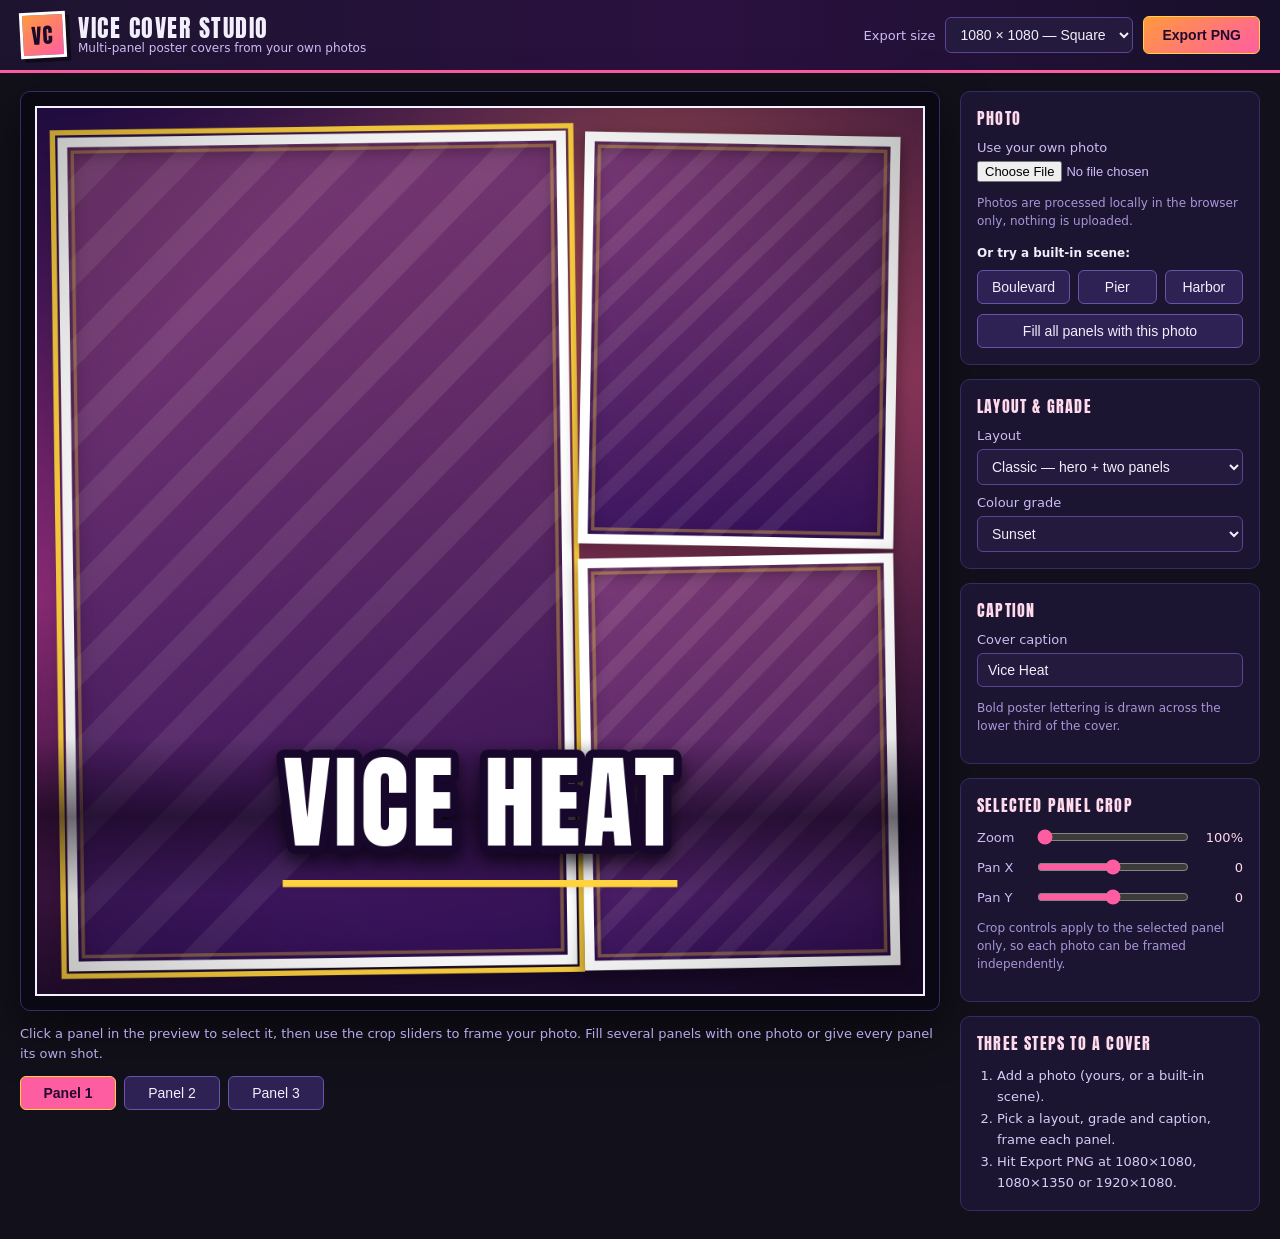
==== commit 75533b6b: "Vice Cover Studio — full rebuild in one witnessed recording (retry 2026-11-20 20:22)" ====
--- a/app/index.html
+++ b/app/index.html
@@ -30,7 +30,7 @@
     <div class="canvas-wrap">
       <canvas id="preview" width="1080" height="1080"></canvas>
     </div>
-    <p class="hint">Tip: click a panel in the preview to select it, then use the crop sliders to frame your photo. Fill several panels with one photo, or give every panel its own shot.</p>
+    <p class="hint">Click a panel in the preview to select it, then use the crop sliders to frame your photo. Fill several panels with one photo or give every panel its own shot.</p>
     <div id="panel-tabs" class="panel-tabs" role="tablist" aria-label="Panels"></div>
   </main>
   <aside class="controls">
@@ -38,13 +38,13 @@
       <h2>Photo</h2>
       <label class="file-label" for="photo-input">Use your own photo</label>
       <input id="photo-input" type="file" accept="image/*">
-      <p class="small">Photos are processed locally in your browser only — nothing is uploaded.</p>
+      <p class="small">Photos are processed locally in the browser only, nothing is uploaded.</p>
       <div class="sample-row">
         <span class="small strong">Or try a built-in scene:</span>
         <div class="sample-buttons">
-          <button class="sample-btn" type="button" data-sample="boulevard">Boulevard</button>
-          <button class="sample-btn" type="button" data-sample="pier">Pier</button>
-          <button class="sample-btn" type="button" data-sample="harbor">Harbor</button>
+          <button type="button" class="sample-btn" data-sample="boulevard">Boulevard</button>
+          <button type="button" class="sample-btn" data-sample="pier">Pier</button>
+          <button type="button" class="sample-btn" data-sample="harbor">Harbor</button>
         </div>
       </div>
       <button id="fill-all" class="wide" type="button">Fill all panels with this photo</button>
@@ -67,7 +67,7 @@
     <section class="control-section">
       <h2>Caption</h2>
       <label class="field-label" for="caption-input">Cover caption</label>
-      <input id="caption-input" type="text" maxlength="28" value="Vice Heat" autocomplete="off">
+      <input id="caption-input" type="text" maxlength="28" value="Vice Heat">
       <p class="small">Bold poster lettering is drawn across the lower third of the cover.</p>
     </section>
     <section class="control-section">
--- a/app/style.css
+++ b/app/style.css
@@ -5,317 +5,71 @@
   font-style: normal;
   font-display: swap;
 }
-
-* {
-  box-sizing: border-box;
-}
-
+* { box-sizing: border-box; }
 body {
   margin: 0;
   background: #12101a;
   color: #f2eefc;
-  font-family: 'Segoe UI', system-ui, -apple-system, Arial, sans-serif;
+  font-family: 'Segoe UI', system-ui, sans-serif;
 }
-
-body.shot-cover {
-  background: #000;
-  overflow: hidden;
-}
-
-body.shot-cover .topbar,
-body.shot-cover .layout {
-  display: none !important;
-}
-
-#shotStage {
-  position: fixed;
-  inset: 0;
-  background: #000;
-}
-
-#shotStage canvas {
-  display: block;
-  width: 100vw;
-  height: 100vh;
-}
-
+body.shot-cover { background: #000; overflow: hidden; }
+body.shot-cover .topbar, body.shot-cover .layout { display: none; }
+#shotStage { position: fixed; inset: 0; background: #000; }
+#shotStage canvas { display: block; width: 100vw; height: 100vh; }
 .topbar {
-  display: flex;
-  align-items: center;
-  justify-content: space-between;
-  gap: 16px;
-  flex-wrap: wrap;
+  display: flex; justify-content: space-between; align-items: center; flex-wrap: wrap; gap: 12px;
   padding: 12px 20px;
-  background: linear-gradient(90deg, #1d1430 0%, #2b1140 55%, #17102a 100%);
+  background: linear-gradient(90deg, #1d1430, #2b1140 55%, #17102a);
   border-bottom: 3px solid #ff5da2;
 }
-
-.brand {
-  display: flex;
-  align-items: center;
-  gap: 12px;
+.brand { display: flex; align-items: center; gap: 12px; }
+.brand-mark {
+  width: 46px; height: 46px; display: inline-flex; align-items: center; justify-content: center;
+  background: linear-gradient(145deg, #ff9a3d, #ff5da2);
+  color: #1a0b26; font-family: 'Anton', Impact, sans-serif; font-size: 21px; letter-spacing: 1px;
+  border: 3px solid #fff; box-shadow: 4px 4px 0 rgba(0,0,0,.45); transform: rotate(-3deg);
 }
-
-.brand-mark {
-  display: inline-flex;
-  align-items: center;
-  justify-content: center;
-  width: 46px;
-  height: 46px;
-  background: linear-gradient(145deg, #ff9a3d, #ff5da2);
-  color: #1a0b26;
-  font-family: 'Anton', Impact, sans-serif;
-  font-size: 21px;
-  letter-spacing: 1px;
-  border: 3px solid #fff;
-  box-shadow: 4px 4px 0 rgba(0, 0, 0, 0.45);
-  transform: rotate(-3deg);
+.brand-text { display: flex; flex-direction: column; }
+.brand-name { font-family: 'Anton', Impact, sans-serif; font-size: 24px; letter-spacing: 1.5px; text-transform: uppercase; line-height: 1.1; }
+.brand-sub { font-size: 12px; color: #cdbcf5; }
+.topbar-actions { display: flex; align-items: center; gap: 10px; flex-wrap: wrap; }
+.size-label { font-size: 13px; color: #cdbcf5; }
+select, input[type="text"] {
+  background: #241a3d; color: #f2eefc; border: 1px solid #5a4494; border-radius: 6px; padding: 8px 10px; font-size: 14px;
 }
-
-.brand-text {
-  display: flex;
-  flex-direction: column;
+button {
+  background: #2e2154; color: #f2eefc; border: 1px solid #6a53ab; border-radius: 6px; padding: 8px 14px; font-size: 14px; cursor: pointer;
 }
-
-.brand-name {
-  font-family: 'Anton', Impact, sans-serif;
-  font-size: 24px;
-  letter-spacing: 1.5px;
-  text-transform: uppercase;
+button:hover { background: #3a2a6b; }
+button.primary {
+  background: linear-gradient(145deg, #ff9a3d, #ff5da2); border-color: #ffd23f; color: #22092f; font-weight: 700; padding: 10px 18px;
 }
-
-.brand-sub {
-  font-size: 12px;
-  color: #cdbcf5;
+button.wide { width: 100%; margin-top: 10px; }
+button.active-tab { background: #ff5da2; border-color: #ffd23f; color: #22092f; font-weight: 700; }
+.layout { display: flex; gap: 20px; align-items: flex-start; padding: 18px 20px 28px; max-width: 1440px; margin: 0 auto; }
+.preview-pane { flex: 1 1 auto; min-width: 320px; }
+.canvas-wrap { background: #0a0812; border: 1px solid #3a2c63; border-radius: 10px; padding: 14px; box-shadow: 0 18px 50px rgba(0,0,0,.55); }
+#preview { display: block; width: 100%; height: auto; border: 2px solid #f5f0ff; background: #1a1030; cursor: pointer; }
+.hint { color: #b9a8e8; font-size: 13px; line-height: 1.5; }
+.panel-tabs { display: flex; gap: 8px; flex-wrap: wrap; margin-top: 10px; }
+.panel-tabs button { min-width: 96px; }
+.controls { flex: 0 0 300px; width: 300px; display: flex; flex-direction: column; gap: 14px; }
+.control-section { background: #1b1531; border: 1px solid #382a63; border-radius: 10px; padding: 14px 16px 16px; }
+.control-section h2 { font-family: 'Anton', Impact, sans-serif; font-size: 16px; letter-spacing: 1.2px; text-transform: uppercase; color: #ffd9ec; font-weight: 400; margin: 0 0 10px; }
+.field-label, .file-label { display: block; font-size: 13px; color: #cdbcf5; margin: 10px 0 6px; }
+.control-section select, .control-section input[type="text"] { width: 100%; }
+input[type="file"] { width: 100%; font-size: 13px; color: #cdbcf5; }
+.small { font-size: 12px; color: #a995d9; line-height: 1.5; }
+.small.strong { color: #f2eefc; font-weight: 600; }
+.sample-row { margin-top: 10px; }
+.sample-buttons { display: flex; gap: 8px; margin-top: 8px; }
+.sample-buttons button { flex: 1; }
+.range-row { display: flex; align-items: center; gap: 10px; margin: 10px 0; }
+.range-row label { flex: 0 0 48px; font-size: 13px; color: #cdbcf5; }
+.range-row input[type="range"] { flex: 1; accent-color: #ff5da2; }
+.range-value { flex: 0 0 42px; text-align: right; font-size: 13px; color: #ffd9ec; font-variant-numeric: tabular-nums; }
+.steps ol { padding-left: 20px; color: #d9cdf7; font-size: 13px; line-height: 1.65; margin: 0; }
+@media (max-width: 860px) {
+  .layout { flex-direction: column; }
+  .controls { width: 100%; flex: 1 1 auto; }
 }
-
-.topbar-actions {
-  display: flex;
-  align-items: center;
-  gap: 10px;
-  flex-wrap: wrap;
-}
-
-.size-label {
-  font-size: 13px;
-  color: #cdbcf5;
-}
-
-select,
-input[type="text"] {
-  background: #241a3d;
-  color: #f2eefc;
-  border: 1px solid #5a4494;
-  border-radius: 6px;
-  padding: 8px 10px;
-  font-size: 14px;
-}
-
-button {
-  background: #2e2154;
-  color: #f2eefc;
-  border: 1px solid #6a53ab;
-  border-radius: 6px;
-  padding: 8px 14px;
-  font-size: 14px;
-  cursor: pointer;
-}
-
-button:hover {
-  background: #3a2a6b;
-}
-
-button.primary {
-  background: linear-gradient(145deg, #ff9a3d, #ff5da2);
-  border-color: #ffd23f;
-  color: #22092f;
-  font-weight: 700;
-  padding: 10px 18px;
-}
-
-button.primary:hover {
-  filter: brightness(1.08);
-  background: linear-gradient(145deg, #ff9a3d, #ff5da2);
-}
-
-button.wide {
-  width: 100%;
-  margin-top: 10px;
-}
-
-button.active-tab {
-  background: #ff5da2;
-  border-color: #ffd23f;
-  color: #22092f;
-  font-weight: 700;
-}
-
-.layout {
-  display: flex;
-  gap: 20px;
-  align-items: flex-start;
-  padding: 18px 20px 28px;
-  max-width: 1440px;
-  margin: 0 auto;
-}
-
-.preview-pane {
-  flex: 1 1 auto;
-  min-width: 320px;
-}
-
-.canvas-wrap {
-  background: #0a0812;
-  border: 1px solid #3a2c63;
-  border-radius: 10px;
-  padding: 14px;
-  box-shadow: 0 12px 34px rgba(0, 0, 0, 0.5);
-}
-
-#preview {
-  display: block;
-  width: 100%;
-  height: auto;
-  border: 2px solid #f5f0ff;
-  box-shadow: 0 8px 24px rgba(0, 0, 0, 0.5);
-  background: #1a1030;
-  cursor: pointer;
-}
-
-.hint {
-  color: #b9a8e8;
-  font-size: 13px;
-  line-height: 1.5;
-  margin: 12px 2px;
-}
-
-.panel-tabs {
-  display: flex;
-  gap: 8px;
-  flex-wrap: wrap;
-}
-
-.panel-tabs button {
-  min-width: 96px;
-}
-
-.controls {
-  flex: 0 0 300px;
-  width: 300px;
-  display: flex;
-  flex-direction: column;
-  gap: 14px;
-}
-
-.control-section {
-  background: #1b1531;
-  border: 1px solid #382a63;
-  border-radius: 10px;
-  padding: 14px 16px 16px;
-}
-
-.control-section h2 {
-  margin: 0 0 10px;
-  font-family: 'Anton', Impact, sans-serif;
-  font-size: 16px;
-  letter-spacing: 1.2px;
-  text-transform: uppercase;
-  color: #ffd9ec;
-  font-weight: 400;
-}
-
-.field-label,
-.file-label {
-  display: block;
-  font-size: 13px;
-  color: #cdbcf5;
-  margin: 10px 0 5px;
-}
-
-.file-label {
-  margin-top: 0;
-  font-weight: 600;
-  color: #f2eefc;
-}
-
-.control-section select,
-.control-section input[type="text"] {
-  width: 100%;
-}
-
-input[type="file"] {
-  width: 100%;
-  color: #cdbcf5;
-  font-size: 13px;
-}
-
-.small {
-  font-size: 12px;
-  color: #a995d9;
-  line-height: 1.5;
-  margin: 8px 0 0;
-}
-
-.small.strong {
-  color: #f2eefc;
-  font-weight: 600;
-}
-
-.sample-row {
-  margin-top: 12px;
-}
-
-.sample-buttons {
-  display: flex;
-  gap: 8px;
-  margin-top: 7px;
-}
-
-.sample-buttons button {
-  flex: 1;
-}
-
-.range-row {
-  display: flex;
-  align-items: center;
-  gap: 10px;
-  margin: 10px 0;
-}
-
-.range-row label {
-  flex: 0 0 48px;
-  font-size: 13px;
-  color: #cdbcf5;
-}
-
-.range-row input[type="range"] {
-  flex: 1;
-  accent-color: #ff5da2;
-}
-
-.range-value {
-  flex: 0 0 42px;
-  text-align: right;
-  font-size: 13px;
-  color: #ffd9ec;
-  font-variant-numeric: tabular-nums;
-}
-
-.steps ol {
-  margin: 0;
-  padding-left: 20px;
-  color: #d9cdf7;
-  font-size: 13px;
-  line-height: 1.65;
-}
-
-@media (max-width: 860px) {
-  .layout {
-    flex-direction: column;
-  }
-
-  .controls {
-    flex: 1 1 auto;
-    width: 100%;
-  }
-}
